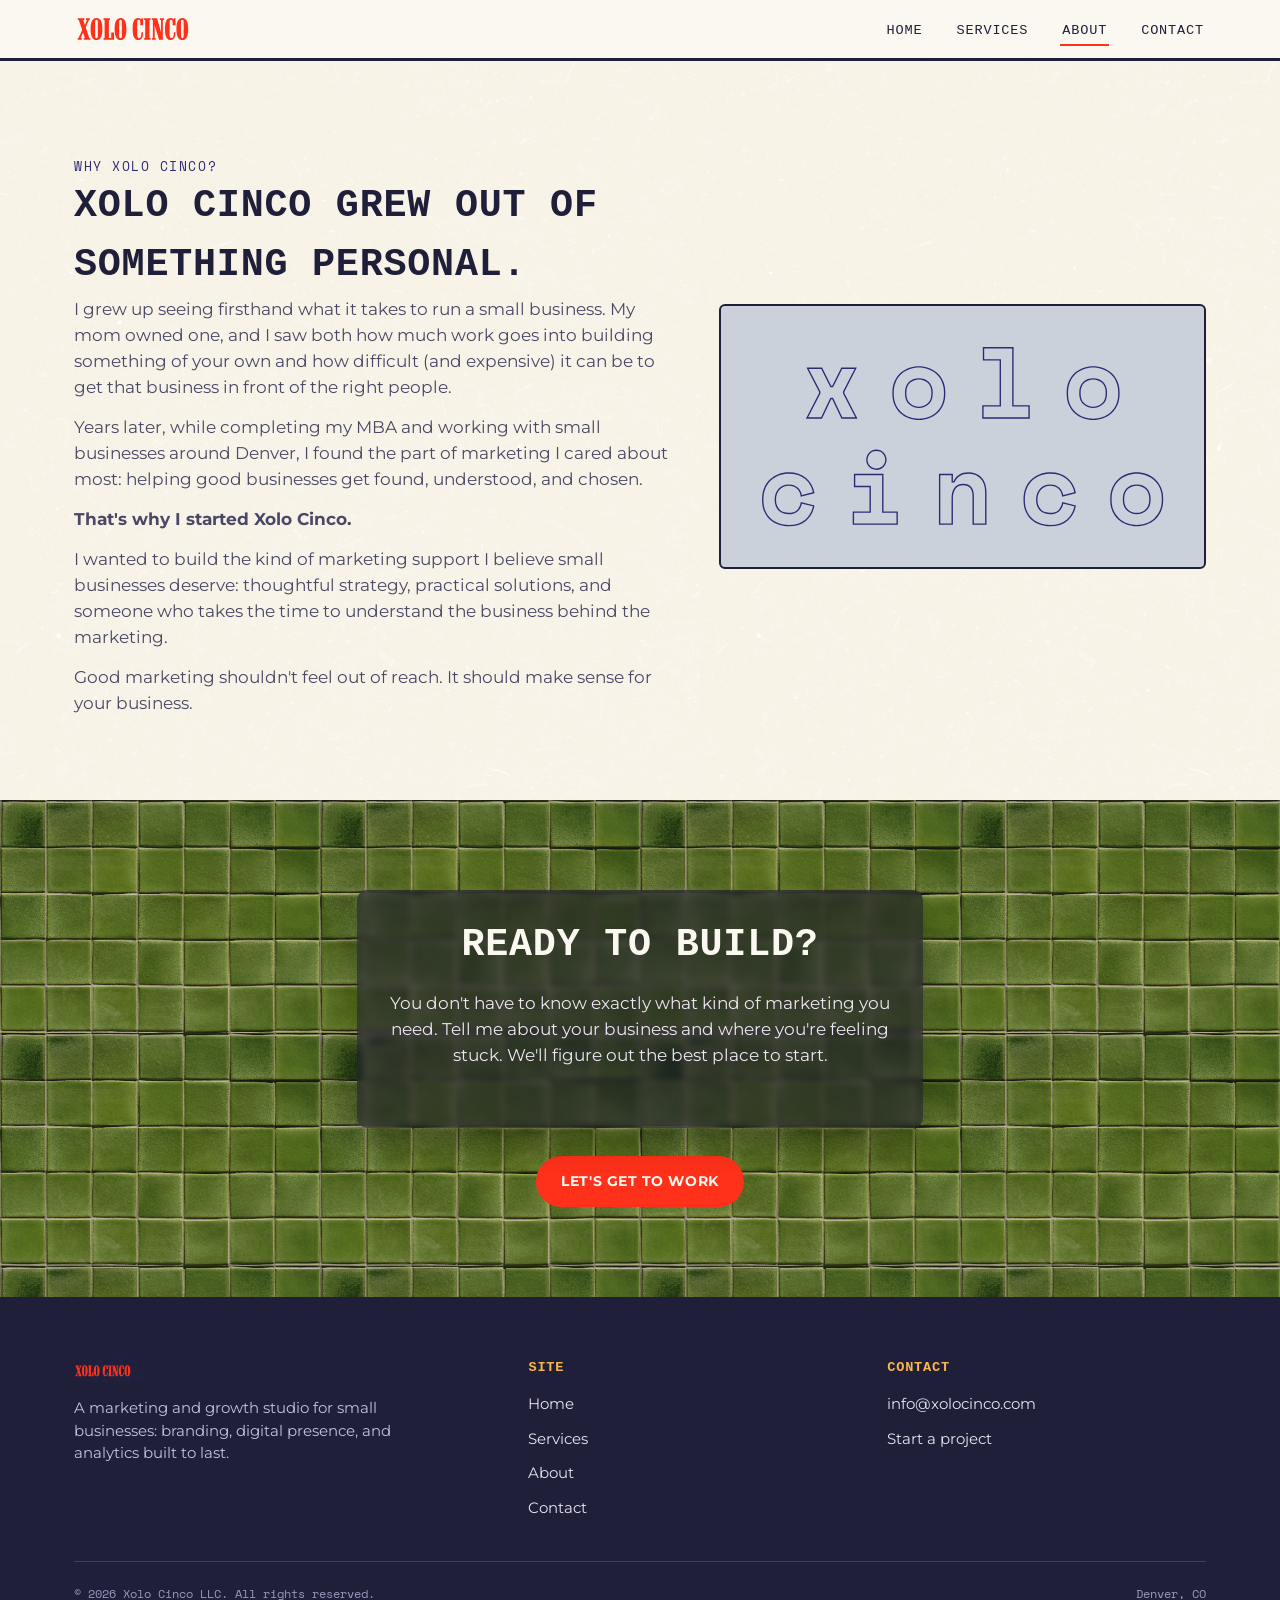
==== about.html @ 4ee00c18 "Reorder Contact page: email CTA now comes right after the intro, How It Works follows" ====
<!doctype html>
<html lang="en">
<head>
<meta charset="UTF-8">
<meta name="viewport" content="width=device-width, initial-scale=1">
<title>About: Xolo Cinco</title>
<meta name="description" content="Why Xolo Cinco exists: a Denver-based marketing and growth studio built to make good marketing feel practical and within reach for small businesses.">

<link rel="preconnect" href="https://fonts.googleapis.com">
<link rel="preconnect" href="https://fonts.gstatic.com" crossorigin>
<link href="https://fonts.googleapis.com/css2?family=Alfa+Slab+One&family=Space+Mono:wght@400;700&family=Montserrat:wght@400;500;600;700;800&display=swap" rel="stylesheet">

<link rel="stylesheet" href="css/style.css?v=5">

<!-- ================================================================
     Google Tag Manager — container snippet goes here (head), once issued.
     <script>(function(w,d,s,l,i){...})(window,document,'script','dataLayer','GTM-XXXXXXX');</script>
     ================================================================ -->
</head>
<body>

<!-- ================================================================
     Google Tag Manager (noscript) — goes immediately after <body>, once issued.
     <noscript><iframe src="https://www.googletagmanager.com/ns.html?id=GTM-XXXXXXX" ...></iframe></noscript>
     ================================================================ -->

<header id="site-header">
  <div class="container header-inner">
    <a href="index.html" class="brand-logo" aria-label="Xolo Cinco — home">
      <img src="assets/img/logo-banner-red.svg" alt="Xolo Cinco">
    </a>

    <button class="nav-toggle" id="nav-toggle" aria-expanded="false" aria-controls="primary-nav">
      <span class="visually-hidden">Toggle menu</span>
      <span class="bar"></span><span class="bar"></span><span class="bar"></span>
    </button>

    <nav id="primary-nav" aria-label="Primary">
      <ul>
        <li><a href="index.html">Home</a></li>
        <li><a href="services.html">Services</a></li>
        <li><a href="about.html" aria-current="page">About</a></li>
        <li><a href="contact.html">Contact</a></li>
      </ul>
    </nav>
  </div>
</header>

<main id="main-content">

  <!-- ============================== ABOUT =============================== -->
  <section id="about-story" class="texture-paper" aria-labelledby="about-heading">
    <div class="container about-preview-grid">
      <div>
        <p class="eyebrow">Why Xolo Cinco?</p>
        <h1 id="about-heading" class="section-heading">Xolo Cinco grew out of something personal.</h1>
        <p class="section-lede">I grew up seeing firsthand what it takes to run a small business. My mom owned one, and I saw both how much work goes into building something of your own and how difficult (and expensive) it can be to get that business in front of the right people.</p>
        <p class="section-lede">Years later, while completing my MBA and working with small businesses around Denver, I found the part of marketing I cared about most: helping good businesses get found, understood, and chosen.</p>
        <p class="section-lede"><strong>That's why I started Xolo Cinco.</strong></p>
        <p class="section-lede">I wanted to build the kind of marketing support I believe small businesses deserve: thoughtful strategy, practical solutions, and someone who takes the time to understand the business behind the marketing.</p>
        <p class="section-lede">Good marketing shouldn't feel out of reach. It should make sense for your business.</p>
      </div>
      <div class="about-preview-figure">
        <img src="assets/img/logo-stacked-navy.svg" alt="Xolo Cinco logomark">
      </div>
    </div>
  </section>

  <!-- ============================== CTA =============================== -->
  <section id="cta-banner" class="texture-tile" aria-labelledby="cta-heading">
    <div class="container">
      <div class="tile-text-panel">
        <h2 id="cta-heading" class="section-heading">Ready to build?</h2>
        <p>You don't have to know exactly what kind of marketing you need. Tell me about your business and where you're feeling stuck. We'll figure out the best place to start.</p>
      </div>
      <div style="margin-top:28px;">
        <a href="contact.html" class="btn btn-primary" data-cta="about-cta-primary">Let's Get to Work</a>
      </div>
    </div>
  </section>

</main>

<footer id="site-footer">
  <div class="container">
    <div class="footer-top">
      <div class="footer-brand">
        <img src="assets/img/logo-banner-combined.svg" alt="Xolo Cinco">
        <p>A marketing and growth studio for small businesses: branding, digital presence, and analytics built to last.</p>
      </div>
      <div class="footer-col">
        <h4>Site</h4>
        <ul>
          <li><a href="index.html">Home</a></li>
          <li><a href="services.html">Services</a></li>
          <li><a href="about.html">About</a></li>
          <li><a href="contact.html">Contact</a></li>
        </ul>
      </div>
      <div class="footer-col">
        <h4>Contact</h4>
        <ul>
          <li><a href="mailto:info@xolocinco.com">info@xolocinco.com</a></li>
          <li><a href="contact.html">Start a project</a></li>
        </ul>
      </div>
    </div>
    <div class="footer-bottom">
      <span>&copy; <span id="copyright-year">2026</span> Xolo Cinco LLC. All rights reserved.</span>
      <span>Denver, CO</span>
    </div>
  </div>
</footer>

<script src="js/main.js"></script>
</body>
</html>
---- css/style.css ----
/* ==========================================================================
   Xolo Cinco — shared stylesheet (all 5 pages)
   ========================================================================== */

:root {
  /* Brand colors (Xolo Cinco - Brand Kit Colors + Fonts.docx) */
  --color-navy: #2c2c76;
  --color-red: #ff311a;
  --color-gold: #fbb64e;
  --color-mist: #cad1db;
  --color-tan: #bca18d;

  /* Derived surface tones */
  --color-paper: #f6f0e6;
  --color-ink: #201f3a;
  --color-cream: #fbf8f2;

  /* Type
     NOTE: "Neo Contact" is named as the title face in the brand kit doc but no
     font files were supplied — Alfa Slab One is a free stand-in with the same
     heavy vintage-poster slab feel. Swap the font-family below if/when the
     licensed Neo Contact files are available. */
  --font-title: "Alfa Slab One", "Neo Contact", Georgia, serif;
  --font-subtitle: "Space Mono", "Courier New", monospace;
  --font-heading: "Courier New", Courier, monospace;
  --font-body: "Montserrat", -apple-system, BlinkMacSystemFont, "Segoe UI", sans-serif;

  --container-w: 1180px;
}

/* ---- Reset --------------------------------------------------------------- */
*, *::before, *::after { box-sizing: border-box; }
html { -webkit-text-size-adjust: 100%; }
body {
  margin: 0;
  background: var(--color-cream);
  color: var(--color-ink);
  font-family: var(--font-body);
  font-size: 16px;
  line-height: 1.55;
}
img { max-width: 100%; display: block; }
a { color: inherit; }
h1, h2, h3, h4, p, ul, ol, figure { margin: 0; }
ul { padding: 0; list-style: none; }
button { font: inherit; }

.container {
  width: 100%;
  max-width: var(--container-w);
  margin: 0 auto;
  padding: 0 24px;
}

.visually-hidden {
  position: absolute;
  width: 1px; height: 1px;
  padding: 0; margin: -1px;
  overflow: hidden;
  clip: rect(0,0,0,0);
  white-space: nowrap; border: 0;
}

/* ---- Textures & surfaces -------------------------------------------------- */
.texture-paper {
  background-color: var(--color-cream);
  background-image: url("../assets/img/paper-grain.jpg");
  background-size: 700px;
  background-repeat: repeat;
  background-blend-mode: overlay;
}

.texture-tile {
  background-color: var(--color-tan);
  background-image: url("../assets/img/bg-green.jpg");
  background-size: 320px;
  background-repeat: repeat;
}

/* ---- Typography helpers ---------------------------------------------------- */
.eyebrow {
  font-family: var(--font-subtitle);
  font-size: 0.8rem;
  letter-spacing: 0.12em;
  text-transform: uppercase;
  color: var(--color-navy);
}

.section-heading {
  font-family: var(--font-heading);
  font-weight: 700;
  text-transform: uppercase;
  letter-spacing: 0.02em;
  font-size: clamp(1.7rem, 3.2vw, 2.4rem);
  color: var(--color-ink);
}

.section-lede {
  font-family: var(--font-body);
  font-size: 1.05rem;
  color: #4a4864;
  max-width: 56ch;
}

/* ---- Buttons ---------------------------------------------------------------- */
.btn {
  display: inline-flex;
  align-items: center;
  gap: 0.5em;
  font-family: var(--font-body);
  font-weight: 700;
  text-transform: uppercase;
  letter-spacing: 0.04em;
  font-size: 0.85rem;
  text-decoration: none;
  border-radius: 999px;
  padding: 0.95em 1.7em;
  border: 2px solid var(--color-ink);
  background: var(--color-cream);
  color: var(--color-ink);
  cursor: pointer;
  transition: transform 0.15s ease, background 0.15s ease, color 0.15s ease;
}
.btn:hover { transform: translateY(-2px); }
.btn:active { transform: translateY(0); }

.btn-primary {
  background: var(--color-red);
  border-color: var(--color-red);
  color: var(--color-cream);
}
.btn-primary:hover { background: var(--color-ink); border-color: var(--color-ink); }

.btn-ghost {
  background: transparent;
  border-color: currentColor;
}

/* ==========================================================================
   Header
   ========================================================================== */
#site-header {
  position: sticky;
  top: 0;
  z-index: 100;
  background: var(--color-cream);
  border-bottom: 3px solid var(--color-ink);
}

#site-header .header-inner {
  display: flex;
  align-items: center;
  justify-content: space-between;
  padding-top: 14px;
  padding-bottom: 14px;
}

.brand-logo {
  display: flex;
  align-items: center;
  gap: 10px;
  text-decoration: none;
}
.brand-logo img { height: 30px; width: auto; }

#primary-nav ul {
  display: flex;
  align-items: center;
  gap: 30px;
}
#primary-nav a {
  font-family: var(--font-heading);
  text-transform: uppercase;
  font-size: 0.85rem;
  letter-spacing: 0.06em;
  text-decoration: none;
  padding: 6px 2px;
  border-bottom: 2px solid transparent;
}
#primary-nav a:hover,
#primary-nav a[aria-current="page"] {
  border-bottom-color: var(--color-red);
}

.nav-toggle {
  display: none;
  background: none;
  border: 2px solid var(--color-ink);
  border-radius: 8px;
  padding: 8px 10px;
  cursor: pointer;
}
.nav-toggle .bar {
  display: block;
  width: 22px;
  height: 2px;
  background: var(--color-ink);
  margin: 4px 0;
}

@media (max-width: 760px) {
  .nav-toggle { display: inline-block; }
  #primary-nav {
    display: none;
    position: absolute;
    top: 100%;
    left: 0;
    right: 0;
    background: var(--color-cream);
    border-bottom: 3px solid var(--color-ink);
  }
  #primary-nav.is-open { display: block; }
  #primary-nav ul {
    flex-direction: column;
    align-items: flex-start;
    gap: 0;
    padding: 10px 24px 20px;
  }
  #primary-nav li { width: 100%; }
  #primary-nav a { display: block; padding: 12px 0; }
}

/* ==========================================================================
   Hero
   ========================================================================== */
#hero {
  position: relative;
  overflow: hidden;
  padding-top: clamp(56px, 9vw, 96px);
  padding-bottom: 0;
}

.hero-inner {
  position: relative;
  z-index: 2;
  text-align: center;
  padding-bottom: 40px;
}

.hero-tagline {
  margin: 28px auto 0;
  max-width: 720px;
  font-family: var(--font-heading);
  font-weight: 700;
  text-transform: uppercase;
  letter-spacing: 0.01em;
  font-size: clamp(1.4rem, 3.2vw, 2.1rem);
  color: var(--color-ink);
}

.hero-copy {
  max-width: 620px;
  margin: 20px auto 0;
  font-size: 1.05rem;
  color: #3d3b58;
}

.hero-location {
  margin: 18px auto 30px;
  font-family: var(--font-subtitle);
  font-size: 0.85rem;
  letter-spacing: 0.03em;
  color: #6b6890;
}

.hero-actions {
  display: flex;
  gap: 16px;
  justify-content: center;
  flex-wrap: wrap;
}

/* Dogs + logo/pronunciation guide stacked on top of one another */
.hero-stack {
  position: relative;
  margin: 18px auto 0;
  display: flex;
  justify-content: center;
}

.hero-figures {
  display: flex;
  justify-content: center;
}
.hero-figures img {
  width: min(1040px, 92vw);
  height: auto;
  display: block;
  opacity: 0.58;
}

.hero-overlay {
  position: absolute;
  top: 40%;
  left: 50%;
  transform: translate(-50%, -50%);
  width: 100%;
  display: flex;
  flex-direction: column;
  align-items: center;
}

.hero-title {
  margin: 0 0 10px;
  max-width: 900px;
  width: 78%;
}
.hero-title img { width: 100%; height: auto; display: block; margin: 0 auto; }

/* Pronunciation guide sits right under the logo, on a soft translucent
   panel (same treatment as .tile-text-panel) so the pale mist color still
   reads against the paper texture without fully blocking it */
.hero-sub {
  display: inline-flex;
  margin: 0;
  max-width: 70%;
  background: rgba(20, 20, 40, 0.35);
  backdrop-filter: blur(3px);
  -webkit-backdrop-filter: blur(3px);
  border-radius: 999px;
  padding: 6px 16px;
}
.hero-sub img { width: 260px; max-width: 100%; height: auto; display: block; }

/* Text panel that sits on top of the busy tile texture, for legibility */
.tile-text-panel {
  display: inline-block;
  max-width: 62ch;
  background: rgba(20, 20, 40, 0.55);
  backdrop-filter: blur(3px);
  -webkit-backdrop-filter: blur(3px);
  border-radius: 10px;
  padding: 26px 30px;
  box-shadow: 0 14px 34px rgba(0, 0, 0, 0.28);
}

/* ==========================================================================
   Services preview (index.html) — same tile/card pattern as services.html
   ========================================================================== */
#services-preview { padding: 84px 0; }

#services-preview .section-heading,
#services-preview .eyebrow { color: var(--color-cream); }
#services-preview .section-lede { color: #eee6f5; }

.services-head {
  display: flex;
  justify-content: space-between;
  align-items: flex-end;
  gap: 24px;
  flex-wrap: wrap;
  margin-bottom: 44px;
}
.services-head .btn-ghost { border-color: var(--color-cream); color: var(--color-cream); }

/* ==========================================================================
   Services (services.html) — built on the "case study card" pattern:
   tile-textured section, cream cards with a thumb strip + tag + title.
   Reused verbatim so a future Case Studies page can share the same look.
   ========================================================================== */
#services-list {
  padding: clamp(56px, 9vw, 96px) 0 84px;
  color: var(--color-cream);
}

#services-list .section-heading,
#services-list .eyebrow { color: var(--color-cream); }
#services-list .section-lede { color: #eee6f5; max-width: 62ch; }

.work-grid {
  display: grid;
  grid-template-columns: repeat(3, 1fr);
  gap: 22px;
  margin-top: 40px;
}

.work-card {
  background: var(--color-cream);
  color: var(--color-ink);
  border-radius: 6px;
  overflow: hidden;
  text-decoration: none;
  display: block;
  border: 2px solid var(--color-ink);
  scroll-margin-top: 96px;
}

.work-card .work-thumb {
  height: 150px;
  background: var(--color-mist);
  display: flex;
  align-items: center;
  justify-content: center;
  font-family: var(--font-heading);
  font-weight: 700;
  text-transform: uppercase;
  color: var(--color-navy);
  letter-spacing: 0.05em;
  font-size: 0.8rem;
}

.work-card .work-body { padding: 18px 20px 22px; }
.work-card h3 {
  font-family: var(--font-heading);
  text-transform: uppercase;
  font-size: 1.1rem;
  margin-top: 8px;
}
.work-card p {
  margin-top: 8px;
  font-size: 0.92rem;
  color: #4a4864;
}
.work-card .work-capabilities {
  margin-top: 10px;
  padding-top: 10px;
  border-top: 1px solid rgba(32, 31, 58, 0.14);
  font-size: 0.82rem;
  color: #6b6890;
}

@media (max-width: 860px) {
  .work-grid { grid-template-columns: 1fr 1fr; }
}
@media (max-width: 560px) {
  .work-grid { grid-template-columns: 1fr; }
}

/* ==========================================================================
   About preview
   ========================================================================== */
#about-preview {
  padding: 84px 0;
}
#about-story {
  padding: clamp(56px, 9vw, 96px) 0 84px;
}
.about-preview-grid {
  display: grid;
  grid-template-columns: 1.1fr 0.9fr;
  gap: 50px;
  align-items: center;
}
.about-preview-figure {
  border: 2px solid var(--color-ink);
  border-radius: 6px;
  background: var(--color-mist);
  padding: 30px;
  display: flex;
  justify-content: center;
}
.about-preview-figure img { max-height: 320px; }

.about-preview-grid p.section-lede + p.section-lede { margin-top: 14px; }

@media (max-width: 860px) {
  .about-preview-grid { grid-template-columns: 1fr; }
  .about-preview-figure { order: -1; }
}

/* ==========================================================================
   Mix and match
   ========================================================================== */
#mix-and-match { padding: 64px 0; }
.mix-inner {
  max-width: 720px;
  text-align: center;
  margin: 0 auto;
}
.mix-inner .section-heading { margin-top: 10px; }
.mix-inner .section-lede { margin: 14px auto 0; }

/* ==========================================================================
   How it works
   ========================================================================== */
#how-it-works { padding: 84px 0; }

.steps-grid {
  display: grid;
  grid-template-columns: repeat(3, 1fr);
  gap: 32px;
  margin-top: 44px;
}
.step {
  border-top: 3px solid var(--color-ink);
  padding-top: 18px;
}
.step-num {
  display: block;
  font-family: var(--font-title);
  color: var(--color-red);
  font-size: 1.7rem;
  margin-bottom: 10px;
}
.step h3 {
  font-family: var(--font-heading);
  text-transform: uppercase;
  font-size: 1.15rem;
  margin-bottom: 10px;
}
.step p {
  font-size: 0.95rem;
  color: #4a4864;
}

@media (max-width: 860px) {
  .steps-grid { grid-template-columns: 1fr; gap: 28px; }
}

/* ==========================================================================
   Contact page
   ========================================================================== */
#contact-intro { padding: clamp(56px, 9vw, 96px) 0 84px; }
#contact-intro .section-heading,
#contact-intro .eyebrow { color: var(--color-cream); }
#contact-intro .section-lede { color: #eee6f5; }

#contact-details { padding: 84px 0; text-align: center; }

.contact-details-simple .btn { margin-top: 28px; }

/* ==========================================================================
   Final CTA banner
   ========================================================================== */
#cta-banner {
  padding: 90px 0;
  text-align: center;
}
#cta-banner .section-heading { color: var(--color-cream); }
#cta-banner p {
  color: #eee6f5;
  max-width: 46ch;
  margin: 14px auto 34px;
  font-size: 1.05rem;
}

/* ==========================================================================
   Footer
   ========================================================================== */
#site-footer {
  background: var(--color-ink);
  color: var(--color-cream);
  padding: 60px 0 26px;
}

.footer-top {
  display: grid;
  grid-template-columns: 1.3fr 1fr 1fr;
  gap: 40px;
  padding-bottom: 40px;
  border-bottom: 1px solid rgba(255,255,255,0.15);
}

.footer-brand img { height: 26px; margin-bottom: 14px; }
.footer-brand p {
  color: #c4c1dd;
  font-size: 0.92rem;
  max-width: 32ch;
}

.footer-col h4 {
  font-family: var(--font-heading);
  text-transform: uppercase;
  font-size: 0.85rem;
  letter-spacing: 0.06em;
  color: var(--color-gold);
  margin-bottom: 14px;
}
.footer-col ul { display: flex; flex-direction: column; gap: 10px; }
.footer-col a {
  text-decoration: none;
  color: #e6e4f2;
  font-size: 0.92rem;
}
.footer-col a:hover { color: var(--color-red); }

.footer-bottom {
  display: flex;
  justify-content: space-between;
  align-items: center;
  flex-wrap: wrap;
  gap: 10px;
  padding-top: 22px;
  font-family: var(--font-subtitle);
  font-size: 0.78rem;
  color: #9a97bd;
}

@media (max-width: 760px) {
  .footer-top { grid-template-columns: 1fr; gap: 30px; }
}
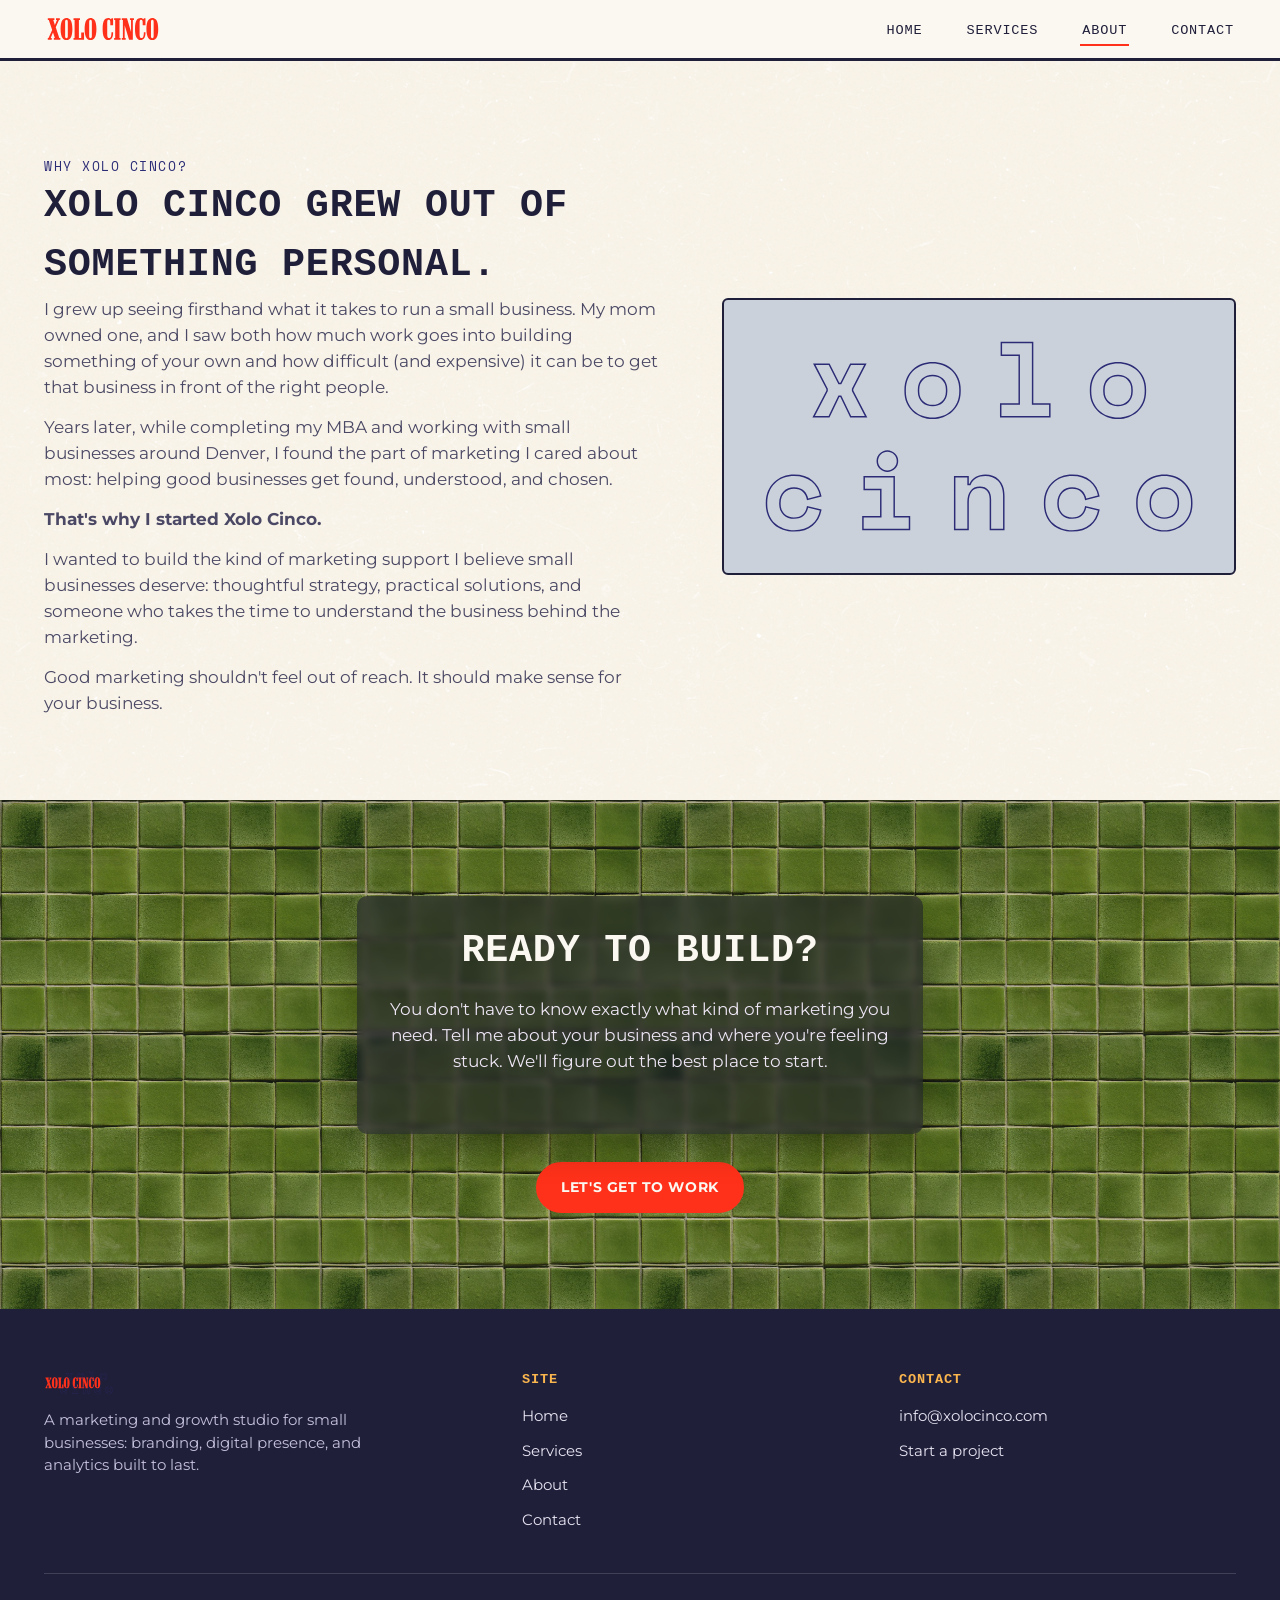
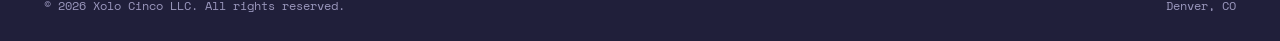
==== commit ff6bc14d: "Fix cache-buster version that didn't get bumped in the previous commit" ====
--- a/about.html
+++ b/about.html
@@ -10,7 +10,7 @@
 <link rel="preconnect" href="https://fonts.gstatic.com" crossorigin>
 <link href="https://fonts.googleapis.com/css2?family=Alfa+Slab+One&family=Space+Mono:wght@400;700&family=Montserrat:wght@400;500;600;700;800&display=swap" rel="stylesheet">
 
-<link rel="stylesheet" href="css/style.css?v=5">
+<link rel="stylesheet" href="css/style.css?v=6">
 
 <!-- ================================================================
      Google Tag Manager — container snippet goes here (head), once issued.
--- a/css/style.css
+++ b/css/style.css
@@ -25,7 +25,7 @@
   --font-heading: "Courier New", Courier, monospace;
   --font-body: "Montserrat", -apple-system, BlinkMacSystemFont, "Segoe UI", sans-serif;
 
-  --container-w: 1180px;
+  --container-w: 1240px;
 }
 
 /* ---- Reset --------------------------------------------------------------- */
@@ -166,7 +166,7 @@
 #primary-nav ul {
   display: flex;
   align-items: center;
-  gap: 30px;
+  gap: 40px;
 }
 #primary-nav a {
   font-family: var(--font-heading);
@@ -337,7 +337,7 @@
 /* ==========================================================================
    Services preview (index.html) — same tile/card pattern as services.html
    ========================================================================== */
-#services-preview { padding: 84px 0; }
+#services-preview { padding: clamp(84px, 7vw, 120px) 0; }
 
 #services-preview .section-heading,
 #services-preview .eyebrow { color: var(--color-cream); }
@@ -370,8 +370,8 @@
 .work-grid {
   display: grid;
   grid-template-columns: repeat(3, 1fr);
-  gap: 22px;
-  margin-top: 40px;
+  gap: 30px;
+  margin-top: 44px;
 }
 
 .work-card {
@@ -399,21 +399,21 @@
   font-size: 0.8rem;
 }
 
-.work-card .work-body { padding: 18px 20px 22px; }
+.work-card .work-body { padding: 24px 26px 28px; }
 .work-card h3 {
   font-family: var(--font-heading);
   text-transform: uppercase;
   font-size: 1.1rem;
-  margin-top: 8px;
+  margin-top: 10px;
 }
 .work-card p {
-  margin-top: 8px;
+  margin-top: 10px;
   font-size: 0.92rem;
   color: #4a4864;
 }
 .work-card .work-capabilities {
-  margin-top: 10px;
-  padding-top: 10px;
+  margin-top: 14px;
+  padding-top: 14px;
   border-top: 1px solid rgba(32, 31, 58, 0.14);
   font-size: 0.82rem;
   color: #6b6890;
@@ -430,7 +430,7 @@
    About preview
    ========================================================================== */
 #about-preview {
-  padding: 84px 0;
+  padding: clamp(84px, 7vw, 120px) 0;
 }
 #about-story {
   padding: clamp(56px, 9vw, 96px) 0 84px;
@@ -473,7 +473,7 @@
 /* ==========================================================================
    How it works
    ========================================================================== */
-#how-it-works { padding: 84px 0; }
+#how-it-works { padding: clamp(84px, 7vw, 120px) 0; }
 
 .steps-grid {
   display: grid;
@@ -515,7 +515,7 @@
 #contact-intro .eyebrow { color: var(--color-cream); }
 #contact-intro .section-lede { color: #eee6f5; }
 
-#contact-details { padding: 84px 0; text-align: center; }
+#contact-details { padding: clamp(84px, 7vw, 120px) 0; text-align: center; }
 
 .contact-details-simple .btn { margin-top: 28px; }
 
@@ -523,7 +523,7 @@
    Final CTA banner
    ========================================================================== */
 #cta-banner {
-  padding: 90px 0;
+  padding: clamp(90px, 7.5vw, 130px) 0;
   text-align: center;
 }
 #cta-banner .section-heading { color: var(--color-cream); }
